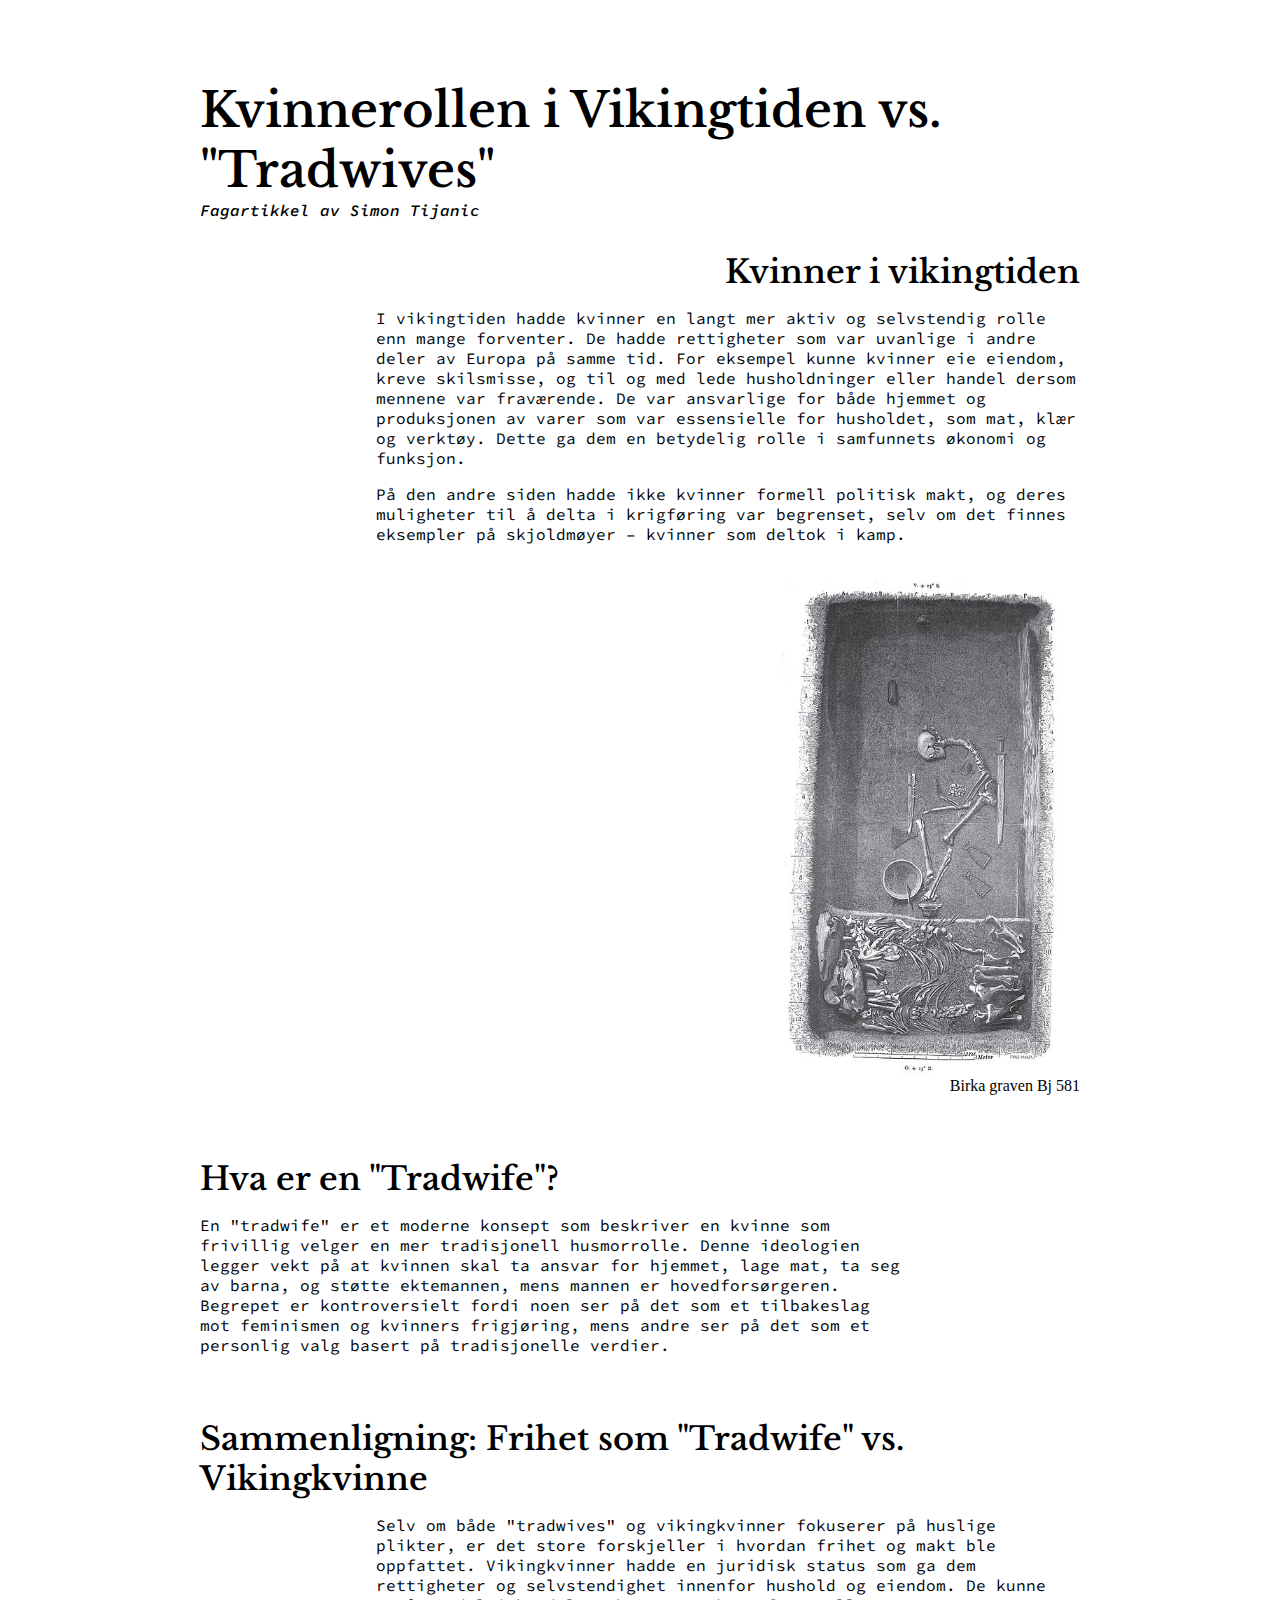
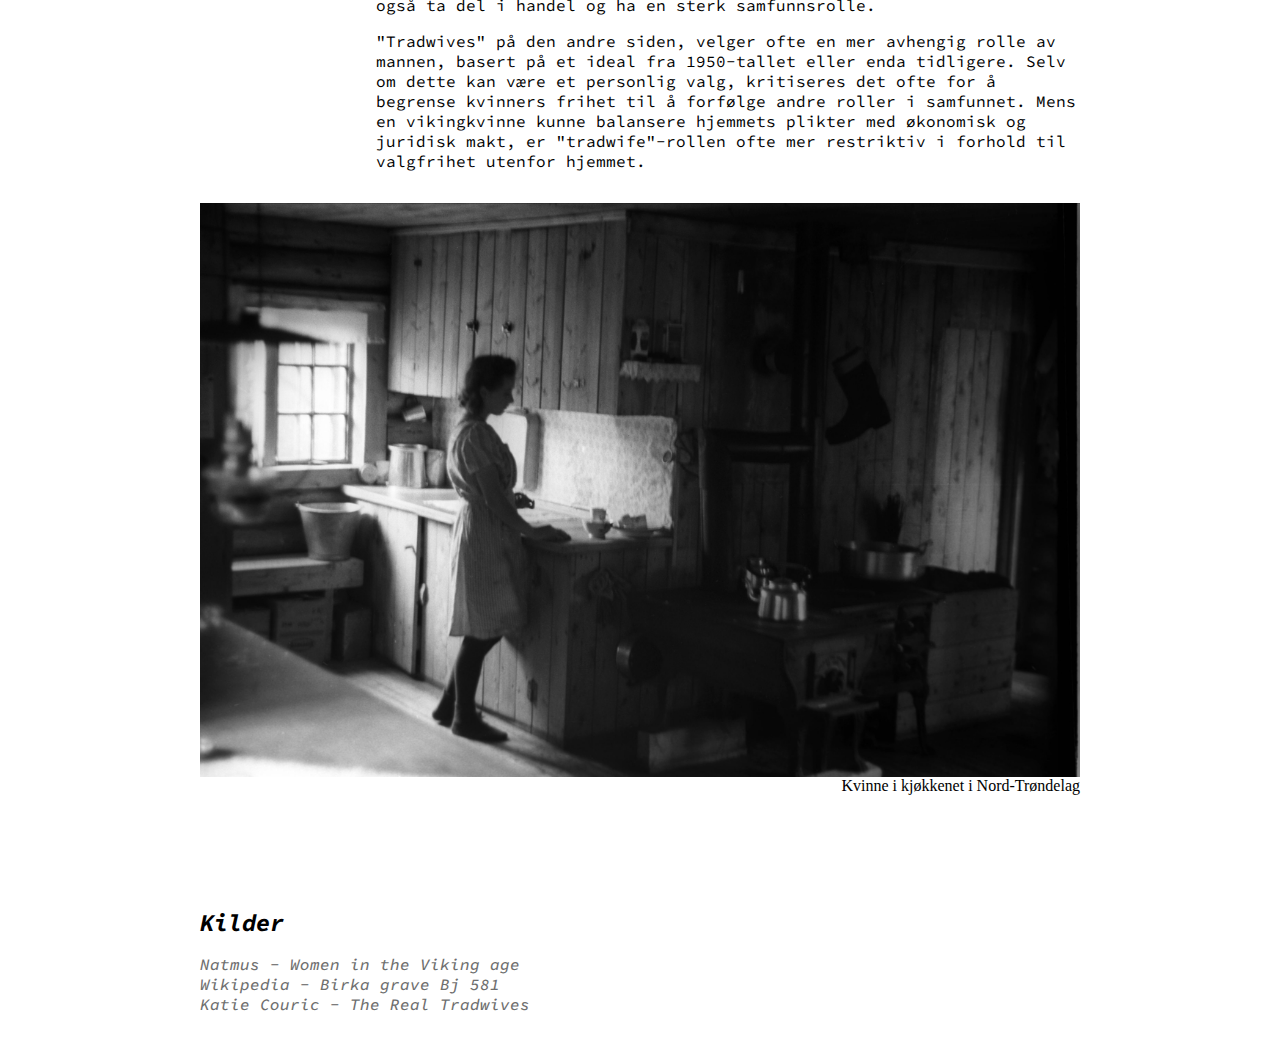
==== index.html @ 360f95a1 "first commit" ====
<!DOCTYPE html>
<html lang="en">
<head>
    <meta charset="UTF-8">
    <meta name="viewport" content="width=device-width, initial-scale=1.0">
    <link rel="stylesheet" href="styles.css">
    <title>Kjønnsroller og tradwives</title>

    <link rel="preconnect" href="https://fonts.googleapis.com">
    <link rel="preconnect" href="https://fonts.gstatic.com" crossorigin>
    <link href="https://fonts.googleapis.com/css2?family=Source+Code+Pro:ital,wght@0,200..900;1,200..900&display=swap" rel="stylesheet">

    <link rel="preconnect" href="https://fonts.googleapis.com">
    <link rel="preconnect" href="https://fonts.gstatic.com" crossorigin>
    <link href="https://fonts.googleapis.com/css2?family=Libre+Baskerville:ital,wght@0,400;0,700;1,400&family=Source+Code+Pro:ital,wght@0,200..900;1,200..900&display=swap" rel="stylesheet">

</head>
<body>
    <section>
        <header>
            <h1>Kvinnerollen i Vikingtiden vs. "Tradwives"</h1>
            <h2>Fagartikkel av Simon Tijanic</h2>
        </header>
        
        <div class="text">
            <h1>Kvinner i vikingtiden</h1>
            <p>
                I vikingtiden hadde kvinner en langt mer aktiv og selvstendig rolle enn mange forventer. De hadde rettigheter som var uvanlige i andre deler av Europa på samme tid. For eksempel kunne kvinner eie eiendom, kreve skilsmisse, og til og med lede husholdninger eller handel dersom mennene var fraværende. De var ansvarlige for både hjemmet og produksjonen av varer som var essensielle for husholdet, som mat, klær og verktøy. Dette ga dem en betydelig rolle i samfunnets økonomi og funksjon.
            </p>
            <p>
                På den andre siden hadde ikke kvinner formell politisk makt, og deres muligheter til å delta i krigføring var begrenset, selv om det finnes eksempler på skjoldmøyer – kvinner som deltok i kamp.
            </p>
        </div>

        <div class="image" id="birkagrav">
            <img src="gfx/birkagrav.jpg" alt="Birka grave Bj 581">
            <p>Birka graven Bj 581</p>
        </div>


        <div class="text pop-up">
            <h1>Hva er en "Tradwife"?</h1>
            <p>
                En "tradwife" er et moderne konsept som beskriver en kvinne som frivillig velger en mer tradisjonell husmorrolle. Denne ideologien legger vekt på at kvinnen skal ta ansvar for hjemmet, lage mat, ta seg av barna, og støtte ektemannen, mens mannen er hovedforsørgeren. Begrepet er kontroversielt fordi noen ser på det som et tilbakeslag mot feminismen og kvinners frigjøring, mens andre ser på det som et personlig valg basert på tradisjonelle verdier.
            </p>
        </div>

        <div class="text">
            <h1>Sammenligning: Frihet som "Tradwife" vs. Vikingkvinne</h1>
            <p>
                Selv om både "tradwives" og vikingkvinner fokuserer på huslige plikter, er det store forskjeller i hvordan frihet og makt ble oppfattet. Vikingkvinner hadde en juridisk status som ga dem rettigheter og selvstendighet innenfor hushold og eiendom. De kunne også ta del i handel og ha en sterk samfunnsrolle.
            </p>
            <p>
                "Tradwives" på den andre siden, velger ofte en mer avhengig rolle av mannen, basert på et ideal fra 1950-tallet eller enda tidligere. Selv om dette kan være et personlig valg, kritiseres det ofte for å begrense kvinners frihet til å forfølge andre roller i samfunnet. Mens en vikingkvinne kunne balansere hjemmets plikter med økonomisk og juridisk makt, er "tradwife"-rollen ofte mer restriktiv i forhold til valgfrihet utenfor hjemmet.
            </p>
        </div>

        
        <div class="image">
            <img src="gfx/kvinne_kitchen.webp" alt="Kvinne i kjøkkenet">
            <p>Kvinne i kjøkkenet i Nord-Trøndelag</p>
        </div>

        <footer>

            <h2>Kilder</h2>
            <div class="kilder">
                <a href="https://en.natmus.dk/historical-knowledge/denmark/prehistoric-period-until-1050-ad/the-viking-age/the-people/women/">Natmus - Women in the Viking age</a>
                <a href="https://en.wikipedia.org/wiki/Birka_grave_Bj_581">Wikipedia - Birka grave Bj 581</a>
                <a href="https://katiecouric.com/entertainment/what-is-a-tradwife/">Katie Couric - The Real Tradwives</a>
            </div>
        </footer>

    </section>
</body>
</html>
---- styles.css ----
* {
    margin: 0;
    padding: 0;
}

section {
    margin-left: 200px;
    margin-right: 200px;
    display: flex;
    align-items: center;
    flex-direction: column;

    gap: 2em;

}

header {
    margin-top: 5em;
    width: 100%;
    height: 100%;
  
    display: flex;
    align-items:flex-start;
    justify-content:left;
    flex-direction: column;
    text-align: left;
}

header h1 {
    font-size: 3em;
    font-family: "Libre Baskerville", serif;
    font-weight: 600;
    font-style: normal;
}
header h2 {
    font-size: 1em;
    font-family: "Source Code Pro", monospace;
    font-weight: 600;
    font-style: italic;
}

.text {
    width: 100%;

    display: flex;
    align-items:flex-end;
    flex-direction: column;
    gap: 1em;

    font-family: "Source Code Pro", monospace;
    font-weight: 400;
    font-size: 1em;
}
.text h1 {
    font-family: "Libre Baskerville", serif;
    font-weight: 600;
    font-style: normal;
}
.text p {
    max-width: 80%;
}

.image {
    width: 100%;
    display: flex;
    justify-content: left;
    align-items: flex-end;
    flex-direction: column;
}
.image img {
    width: 100%;
    transition: all 0.5s;
}

#birkagrav img {
    width: 35%;
}

.pop-up {
    display: flex;
    align-items:flex-start;
    flex-direction: column;
    margin: 2em;
    font-size: 1em;
}
.pop-up p {
    max-width: 80%;
}
.pop-up h1 {
    color: rgb(0, 0, 0);
}

footer {

    display: flex;
    align-items: left;
    justify-content: left;
    flex-direction: column;

    width: 100%;

    margin-top: 5em;
    margin-bottom: 2em;
    font-family: "Source Code Pro", monospace;
    font-weight: 100;
    font-style: italic;

    gap: 1em;
}


footer .kilder a {
    display: flex;
    flex-direction: column;
}

footer .kilder a {
    font-family: "Source Code Pro", monospace;
    font-weight: 500;
    list-style-type: none;
    text-decoration: none;
    color: rgb(111, 111, 111);
}

footer .kilder a:hover {
    color: black;
    transition: all 0.5s;
}
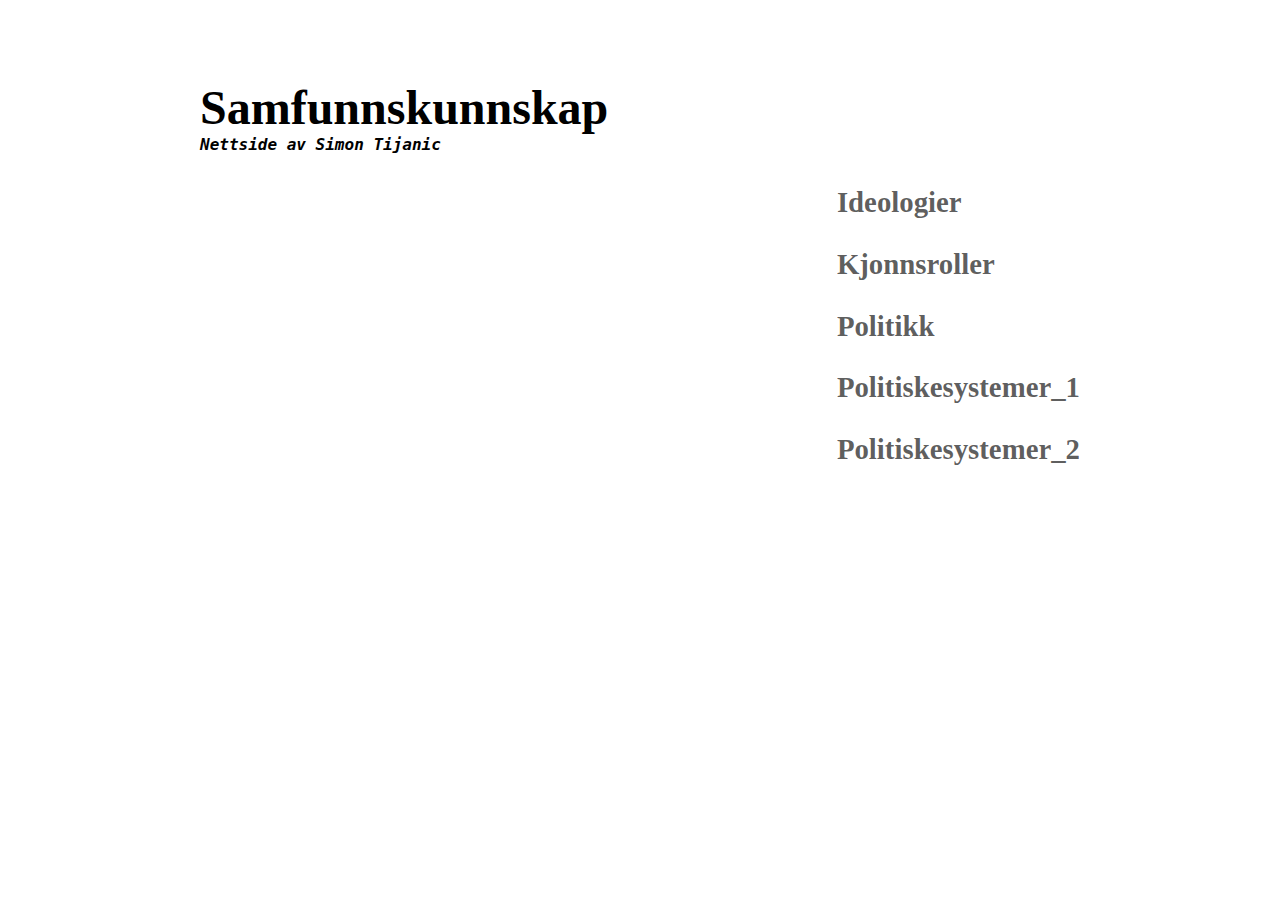
==== commit 05f6b63e: "uke 45" ====
--- a/index.html
+++ b/index.html
@@ -3,73 +3,23 @@
 <head>
     <meta charset="UTF-8">
     <meta name="viewport" content="width=device-width, initial-scale=1.0">
+    <title>Home</title>
     <link rel="stylesheet" href="styles.css">
-    <title>Kjønnsroller og tradwives</title>
-
-    <link rel="preconnect" href="https://fonts.googleapis.com">
-    <link rel="preconnect" href="https://fonts.gstatic.com" crossorigin>
-    <link href="https://fonts.googleapis.com/css2?family=Source+Code+Pro:ital,wght@0,200..900;1,200..900&display=swap" rel="stylesheet">
-
-    <link rel="preconnect" href="https://fonts.googleapis.com">
-    <link rel="preconnect" href="https://fonts.gstatic.com" crossorigin>
-    <link href="https://fonts.googleapis.com/css2?family=Libre+Baskerville:ital,wght@0,400;0,700;1,400&family=Source+Code+Pro:ital,wght@0,200..900;1,200..900&display=swap" rel="stylesheet">
-
+    <script defer src="home.js"></script>
 </head>
 <body>
+
+
     <section>
         <header>
-            <h1>Kvinnerollen i Vikingtiden vs. "Tradwives"</h1>
-            <h2>Fagartikkel av Simon Tijanic</h2>
+            <h1>Samfunnskunnskap</h1>
+            <h2>Nettside av Simon Tijanic</h2>
         </header>
         
-        <div class="text">
-            <h1>Kvinner i vikingtiden</h1>
-            <p>
-                I vikingtiden hadde kvinner en langt mer aktiv og selvstendig rolle enn mange forventer. De hadde rettigheter som var uvanlige i andre deler av Europa på samme tid. For eksempel kunne kvinner eie eiendom, kreve skilsmisse, og til og med lede husholdninger eller handel dersom mennene var fraværende. De var ansvarlige for både hjemmet og produksjonen av varer som var essensielle for husholdet, som mat, klær og verktøy. Dette ga dem en betydelig rolle i samfunnets økonomi og funksjon.
-            </p>
-            <p>
-                På den andre siden hadde ikke kvinner formell politisk makt, og deres muligheter til å delta i krigføring var begrenset, selv om det finnes eksempler på skjoldmøyer – kvinner som deltok i kamp.
-            </p>
+        <div class="articles">
+            <ul>
+            </ul>
         </div>
-
-        <div class="image" id="birkagrav">
-            <img src="gfx/birkagrav.jpg" alt="Birka grave Bj 581">
-            <p>Birka graven Bj 581</p>
-        </div>
-
-
-        <div class="text pop-up">
-            <h1>Hva er en "Tradwife"?</h1>
-            <p>
-                En "tradwife" er et moderne konsept som beskriver en kvinne som frivillig velger en mer tradisjonell husmorrolle. Denne ideologien legger vekt på at kvinnen skal ta ansvar for hjemmet, lage mat, ta seg av barna, og støtte ektemannen, mens mannen er hovedforsørgeren. Begrepet er kontroversielt fordi noen ser på det som et tilbakeslag mot feminismen og kvinners frigjøring, mens andre ser på det som et personlig valg basert på tradisjonelle verdier.
-            </p>
-        </div>
-
-        <div class="text">
-            <h1>Sammenligning: Frihet som "Tradwife" vs. Vikingkvinne</h1>
-            <p>
-                Selv om både "tradwives" og vikingkvinner fokuserer på huslige plikter, er det store forskjeller i hvordan frihet og makt ble oppfattet. Vikingkvinner hadde en juridisk status som ga dem rettigheter og selvstendighet innenfor hushold og eiendom. De kunne også ta del i handel og ha en sterk samfunnsrolle.
-            </p>
-            <p>
-                "Tradwives" på den andre siden, velger ofte en mer avhengig rolle av mannen, basert på et ideal fra 1950-tallet eller enda tidligere. Selv om dette kan være et personlig valg, kritiseres det ofte for å begrense kvinners frihet til å forfølge andre roller i samfunnet. Mens en vikingkvinne kunne balansere hjemmets plikter med økonomisk og juridisk makt, er "tradwife"-rollen ofte mer restriktiv i forhold til valgfrihet utenfor hjemmet.
-            </p>
-        </div>
-
-        
-        <div class="image">
-            <img src="gfx/kvinne_kitchen.webp" alt="Kvinne i kjøkkenet">
-            <p>Kvinne i kjøkkenet i Nord-Trøndelag</p>
-        </div>
-
-        <footer>
-
-            <h2>Kilder</h2>
-            <div class="kilder">
-                <a href="https://en.natmus.dk/historical-knowledge/denmark/prehistoric-period-until-1050-ad/the-viking-age/the-people/women/">Natmus - Women in the Viking age</a>
-                <a href="https://en.wikipedia.org/wiki/Birka_grave_Bj_581">Wikipedia - Birka grave Bj 581</a>
-                <a href="https://katiecouric.com/entertainment/what-is-a-tradwife/">Katie Couric - The Real Tradwives</a>
-            </div>
-        </footer>
 
     </section>
 </body>
--- a/styles.css
+++ b/styles.css
@@ -12,6 +12,43 @@
 
     gap: 2em;
 
+}
+
+.navbar {
+    display: flex;
+    justify-content: space-around;
+    align-items: center;
+    width: 100%;
+    height: 10vh;
+}
+
+.navbar .right {
+    display: flex;
+    justify-content: space-evenly;
+    flex-direction: row;
+    align-items: center;
+    width: 50%;
+    padding-right: 2em;
+}
+.navbar .right a  {
+    font-family: "Libre Baskerville", serif;
+    font-weight: 600;
+    font-style: normal;
+    list-style-type: none;
+    text-decoration: none;
+    color: rgba(0, 0, 0, 0.626);
+}
+.navbar .right a .active  {
+    color: rgb(0, 0, 0);
+}
+.navbar .right a:hover {
+    transition: all 0.5s;
+    color: black;
+}
+
+
+.navbar .left {
+    padding-left: 2em;
 }
 
 header {
@@ -45,6 +82,7 @@
     display: flex;
     align-items:flex-end;
     flex-direction: column;
+    text-align: left;
     gap: 1em;
 
     font-family: "Source Code Pro", monospace;
@@ -89,6 +127,34 @@
 .pop-up h1 {
     color: rgb(0, 0, 0);
 }
+.articles {
+    width: 100%;
+
+    display: flex;
+    align-items:flex-end;
+    flex-direction: column;
+    gap: 1em;
+
+    font-family: "Source Code Pro", monospace;
+    font-weight: 400;
+    font-size: 1.5em;
+}
+.articles ul li  {
+    font-family: "Libre Baskerville", serif;
+    font-weight: 600;
+    font-style: normal;
+    list-style-type: none;
+    padding-bottom: 1em;
+    font-size: 1.2em;
+}
+.articles ul li a {
+    text-decoration: none;
+    color: rgba(0, 0, 0, 0.644);
+}
+.articles ul li a:hover {
+    transition: all 0.5s;
+    color: black;
+}
 
 footer {
 
